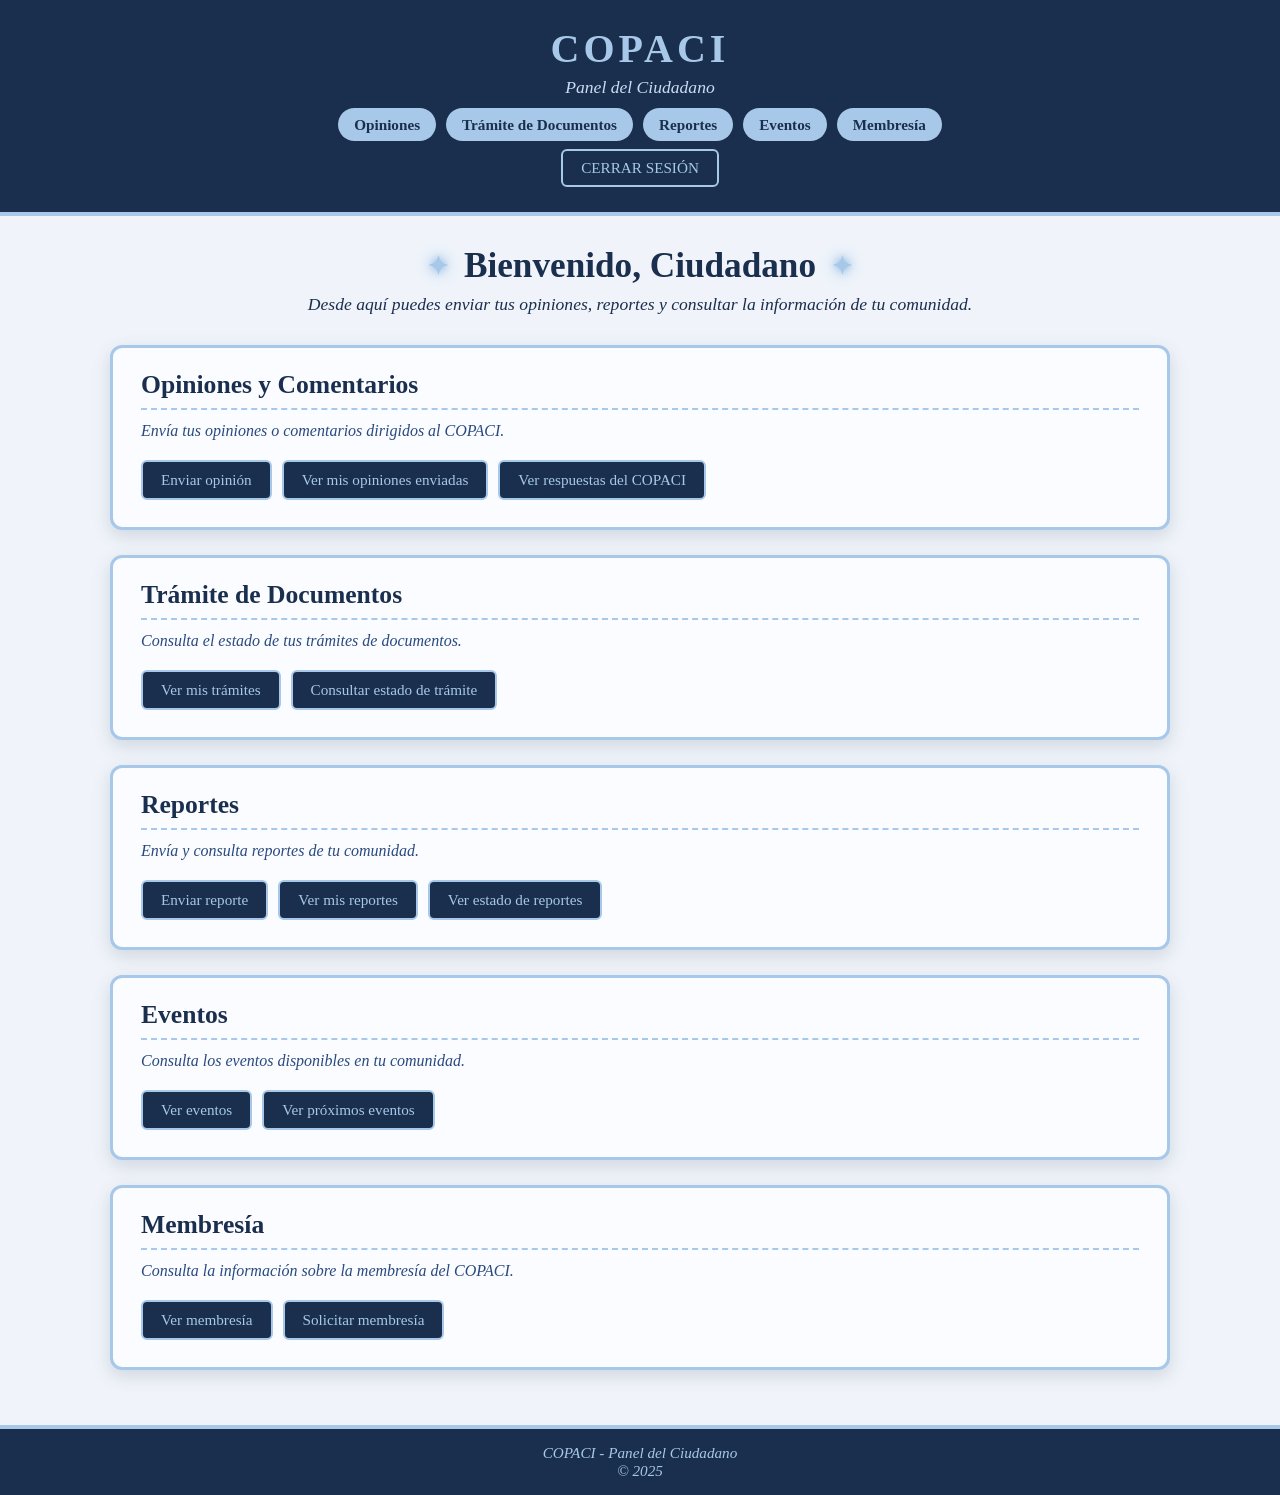
==== ciudadano.html @ b7b13417 "Add files via upload" ====
<!DOCTYPE html>
<html lang="es">
<head>
    <meta charset="UTF-8">
    <meta name="viewport" content="width=device-width, initial-scale=1.0">
    <title>Panel Ciudadano - COPACI</title>
    <link rel="stylesheet" href="ciudadano.css">
</head>
<body>

    <!-- ===== ENCABEZADO ===== -->
    <header>
        <h1>COPACI</h1>
        <p>Panel del Ciudadano</p>

        <nav>
            <ul>
                <li><a href="#opiniones">Opiniones</a></li>
                <li><a href="#documentos">Trámite de Documentos</a></li>
                <li><a href="#reportes">Reportes</a></li>
                <li><a href="#eventos">Eventos</a></li>
                <li><a href="#membresia">Membresía</a></li>
            </ul>
        </nav>
<a href="index.html"> <button> CERRAR SESIÓN </button> </a>
        
    </header>

    <!-- ===== CONTENIDO PRINCIPAL ===== -->
    <main>

        <h2>Bienvenido, Ciudadano</h2>
        <p>Desde aquí puedes enviar tus opiniones, reportes y consultar la información de tu comunidad.</p>

        <!-- ===== OPINIONES / COMENTARIOS ===== -->
        <section id="opiniones">
            <h3>Opiniones y Comentarios</h3>
            <p>Envía tus opiniones o comentarios dirigidos al COPACI.</p>

            <button>Enviar opinión</button>
            <button>Ver mis opiniones enviadas</button>
            <button>Ver respuestas del COPACI</button>
        </section>

        <!-- ===== TRÁMITE DE DOCUMENTOS ===== -->
        <section id="documentos">
            <h3>Trámite de Documentos</h3>
            <p>Consulta el estado de tus trámites de documentos.</p>

            <button>Ver mis trámites</button>
            <button>Consultar estado de trámite</button>
        </section>

        <!-- ===== REPORTES ===== -->
        <section id="reportes">
            <h3>Reportes</h3>
            <p>Envía y consulta reportes de tu comunidad.</p>

            <button>Enviar reporte</button>
            <button>Ver mis reportes</button>
            <button>Ver estado de reportes</button>
        </section>

        <!-- ===== VISUALIZACIÓN DE EVENTOS ===== -->
        <section id="eventos">
            <h3>Eventos</h3>
            <p>Consulta los eventos disponibles en tu comunidad.</p>

            <button>Ver eventos</button>
            <button>Ver próximos eventos</button>
        </section>

        <!-- ===== MEMBRESÍA ===== -->
        <section id="membresia">
            <h3>Membresía</h3>
            <p>Consulta la información sobre la membresía del COPACI.</p>

            <button>Ver membresía</button>
            <button>Solicitar membresía</button>
        </section>

    </main>

    <!-- ===== PIE DE PÁGINA ===== -->
    <footer>
        <p>COPACI - Panel del Ciudadano</p>
        <p>&copy; 2025</p>
    </footer>

</body>
</html>
---- ciudadano.css ----
/* ====== GENERAL ====== */
* {
    margin: 0;
    padding: 0;
    box-sizing: border-box;
}

body {
    font-family: "Times New Roman", Times, serif;
    background-color: #f0f4fa;   /* azul muy clarito */
    color: #1a2e4d;              /* azul oscuro */
    min-height: 100vh;
    display: flex;
    flex-direction: column;
}

/* ====== ENCABEZADO ====== */
header {
    background-color: #1a2e4d;   /* azul opaco */
    color: #a7c8e8;              /* azul claro opaco */
    text-align: center;
    padding: 25px 15px;
    border-bottom: 4px solid #a7c8e8;
}

header h1 {
    font-size: 2.5rem;
    letter-spacing: 4px;
    font-family: "Times New Roman", Times, serif;
}

header p {
    font-size: 1.1rem;
    font-style: italic;
    margin-top: 5px;
    color: #c8ddf4;
}

/* ====== NAVEGACIÓN ====== */
nav {
    margin-top: 18px;
}

nav ul {
    list-style: none;
    display: flex;
    flex-wrap: wrap;
    justify-content: center;
    gap: 10px;
}

nav a {
    text-decoration: none;
    color: #1a2e4d;
    background-color: #a7c8e8;
    padding: 6px 14px;
    border-radius: 20px;
    font-size: 0.95rem;
    font-weight: bold;
    transition: all 0.3s ease;
    border: 2px solid transparent;
}

nav a:hover {
    background-color: #1a2e4d;
    color: #a7c8e8;
    border-color: #a7c8e8;
    box-shadow: 0 0 10px rgba(167, 200, 232, 0.8);
}

/* Botón cerrar sesión */
header button {
    margin-top: 15px;
    font-family: "Times New Roman", Times, serif;
    font-size: 0.95rem;
    padding: 8px 18px;
    background-color: transparent;
    color: #a7c8e8;
    border: 2px solid #a7c8e8;
    border-radius: 6px;
    cursor: pointer;
    transition: all 0.3s ease;
}

header button:hover {
    background-color: #a7c8e8;
    color: #1a2e4d;
    box-shadow: 0 0 12px rgba(167, 200, 232, 0.9);
}

/* ====== CONTENIDO PRINCIPAL ====== */
main {
    flex: 1;
    max-width: 1100px;
    width: 100%;
    margin: 0 auto;
    padding: 30px 20px;
    text-align: center;
}

main > h2 {
    font-size: 2.2rem;
    color: #1a2e4d;
    display: inline-flex;
    align-items: center;
    justify-content: center;
    gap: 15px;
    margin-bottom: 8px;
}

/* Brillitos a los lados del título principal */
main > h2::before,
main > h2::after {
    content: "✦";
    color: #a7c8e8;
    font-size: 1.6rem;
    text-shadow:
        0 0 6px #a7c8e8,
        0 0 12px #a7c8e8,
        0 0 20px #a7c8e8;
    animation: brillo 1.8s infinite alternate;
}

@keyframes brillo {
    0% {
        opacity: 0.4;
        text-shadow: 0 0 4px #a7c8e8;
    }
    50% {
        opacity: 1;
        text-shadow:
            0 0 8px #a7c8e8,
            0 0 16px #a7c8e8,
            0 0 28px #a7c8e8;
    }
    100% {
        opacity: 0.6;
        text-shadow: 0 0 6px #a7c8e8;
    }
}

main > p {
    font-size: 1.1rem;
    color: #1a2e4d;
    font-style: italic;
    margin-bottom: 30px;
}

/* ====== SECCIONES ====== */
section {
    background-color: #fafcff;
    border: 3px solid #a7c8e8;
    border-radius: 12px;
    padding: 22px 28px;
    margin-bottom: 25px;
    text-align: left;
    box-shadow: 0 6px 18px rgba(26, 46, 77, 0.15);
    transition: transform 0.3s ease, box-shadow 0.3s ease;
}

section:hover {
    transform: translateY(-3px);
    box-shadow: 0 10px 24px rgba(26, 46, 77, 0.25);
}

section h3 {
    font-size: 1.6rem;
    color: #1a2e4d;
    border-bottom: 2px dashed #a7c8e8;
    padding-bottom: 8px;
    margin-bottom: 12px;
}

section p {
    font-size: 1rem;
    color: #2a4a7f;
    font-style: italic;
    margin-bottom: 15px;
}

/* ====== BOTONES DE LAS SECCIONES ====== */
section button {
    font-family: "Times New Roman", Times, serif;
    font-size: 0.95rem;
    padding: 9px 18px;
    margin: 5px 6px 5px 0;
    background-color: #1a2e4d;
    color: #a7c8e8;
    border: 2px solid #a7c8e8;
    border-radius: 6px;
    cursor: pointer;
    transition: all 0.3s ease;
}

section button:hover {
    background-color: #a7c8e8;
    color: #1a2e4d;
    box-shadow: 0 0 12px rgba(167, 200, 232, 0.9);
    transform: scale(1.03);
}

/* ====== PIE DE PÁGINA ====== */
footer {
    background-color: #1a2e4d;
    color: #a7c8e8;
    text-align: center;
    padding: 15px;
    font-size: 0.95rem;
    border-top: 4px solid #a7c8e8;
    font-style: italic;
}
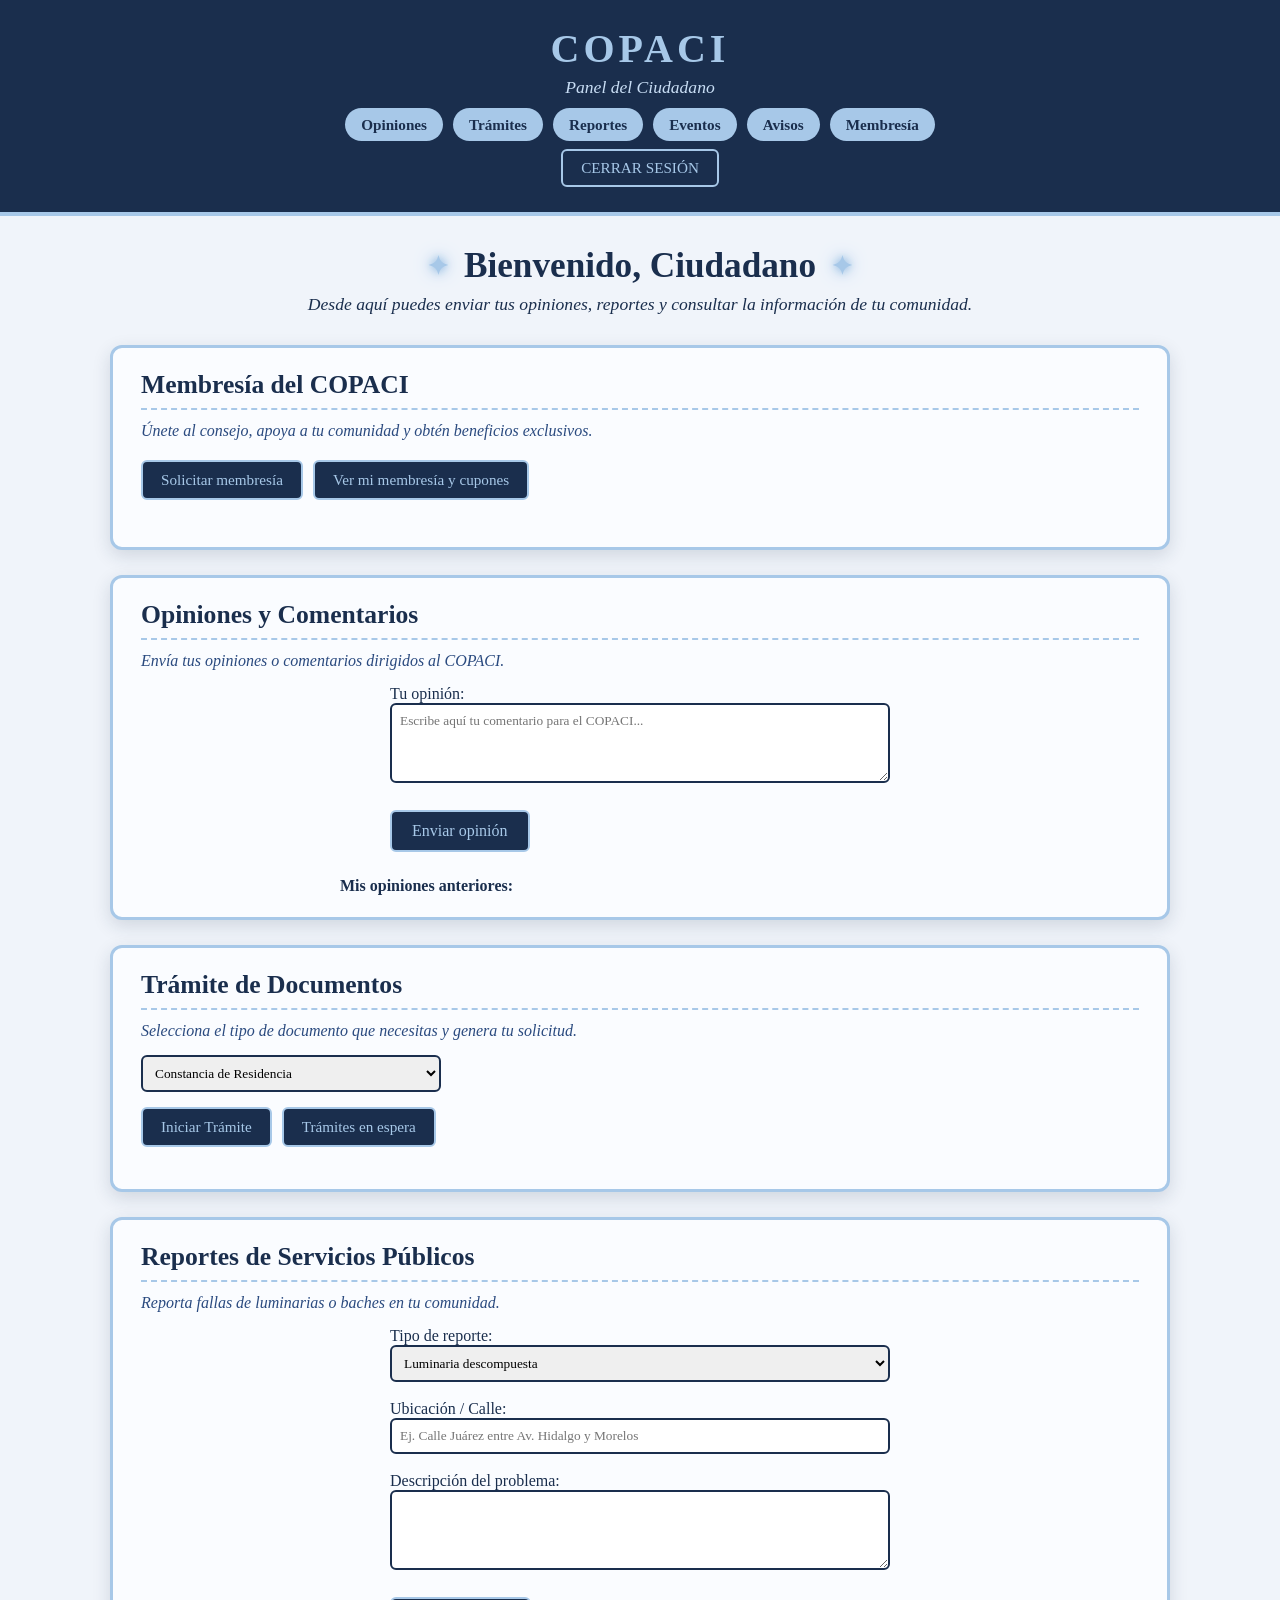
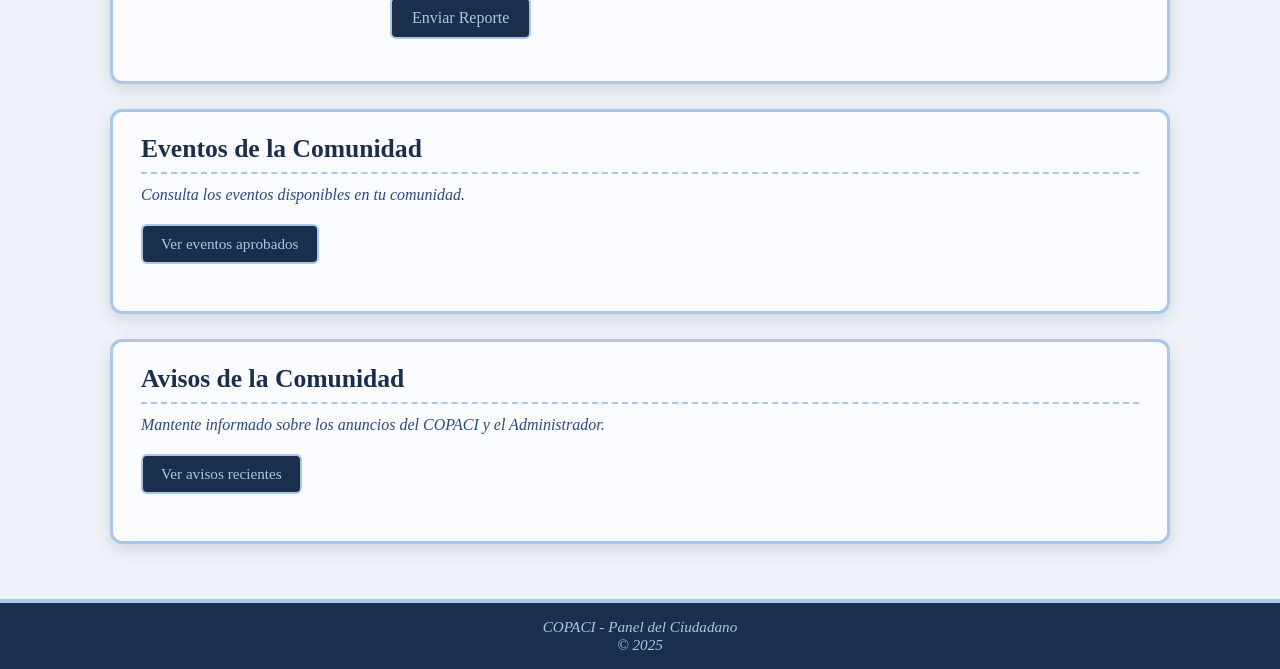
==== commit 70091c2d: "Actualización 2.0" ====
--- a/ciudadano.html
+++ b/ciudadano.html
@@ -5,87 +5,522 @@
     <meta name="viewport" content="width=device-width, initial-scale=1.0">
     <title>Panel Ciudadano - COPACI</title>
     <link rel="stylesheet" href="ciudadano.css">
+    <style>
+        .modal { display: none; position: fixed; z-index: 1000; left: 0; top: 0; width: 100%; height: 100%; background-color: rgba(0,0,0,0.6); justify-content: center; align-items: center; }
+        .modal-content { background-color: #fff; padding: 30px; border-radius: 10px; text-align: left; box-shadow: 0 4px 15px rgba(0,0,0,0.3); max-width: 600px; width: 90%; max-height: 80vh; overflow-y: auto; }
+        .item-tramite { border: 2px solid #1a2e4d; padding: 15px; margin-bottom: 10px; border-radius: 8px; cursor: pointer; }
+        .item-tramite:hover { background-color: #f0f4fa; }
+        .gafete { border: 4px solid #1a2e4d; border-radius: 15px; padding: 20px; background: linear-gradient(135deg, #ffffff, #e6f0fa); text-align: center; margin: 0 auto; max-width: 400px; box-shadow: 0 10px 20px rgba(0,0,0,0.2); }
+        .cupon { background: #fff; border: 2px dashed #1a2e4d; padding: 15px; border-radius: 8px; margin-bottom: 10px; position: relative; text-align: left;}
+        .cupon::before { content: "🎟️"; position: absolute; right: 15px; top: 15px; font-size: 1.5rem; }
+        .anuncio { background: #ffe6e6; border: 2px solid #ff9999; padding: 15px; text-align: center; border-radius: 8px; margin-bottom: 20px; color: #cc0000; font-weight: bold; }
+    </style>
 </head>
 <body>
 
-    <!-- ===== ENCABEZADO ===== -->
     <header>
         <h1>COPACI</h1>
         <p>Panel del Ciudadano</p>
-
         <nav>
             <ul>
                 <li><a href="#opiniones">Opiniones</a></li>
-                <li><a href="#documentos">Trámite de Documentos</a></li>
+                <li><a href="#documentos">Trámites</a></li>
                 <li><a href="#reportes">Reportes</a></li>
                 <li><a href="#eventos">Eventos</a></li>
+                <li><a href="#avisos">Avisos</a></li>
                 <li><a href="#membresia">Membresía</a></li>
             </ul>
         </nav>
-<a href="index.html"> <button> CERRAR SESIÓN </button> </a>
-        
+        <a href="index.html"> <button> CERRAR SESIÓN </button> </a>
     </header>
 
-    <!-- ===== CONTENIDO PRINCIPAL ===== -->
     <main>
-
-        <h2>Bienvenido, Ciudadano</h2>
+        <!-- ANUNCIO PARA USUARIOS SIN MEMBRESÍA -->
+        <div id="espacioAnuncio" class="anuncio" style="display: none;">
+            📢 ¡Hazte Miembro Premium del COPACI y quita este anuncio! Obtén cupones y atención prioritaria. <br> <small>(Este es un espacio publicitario simulado).</small>
+        </div>
+
+        <h2 id="saludoBienvenida">Bienvenido, Ciudadano</h2>
         <p>Desde aquí puedes enviar tus opiniones, reportes y consultar la información de tu comunidad.</p>
 
-        <!-- ===== OPINIONES / COMENTARIOS ===== -->
+        <!-- ===== MEMBRESÍA ===== -->
+        <section id="membresia">
+            <h3>Membresía del COPACI</h3>
+            <p>Únete al consejo, apoya a tu comunidad y obtén beneficios exclusivos.</p>
+            
+            <div id="panelMembresiaCiudadano">
+                <button onclick="solicitarMembresia()" id="btnSolicitar" style="background: #1a2e4d; color: #a7c8e8;">Solicitar membresía</button>
+                <button onclick="verMiMembresia()" style="background: #1a2e4d; color: #a7c8e8;">Ver mi membresía y cupones</button>
+                <div id="vistaMembresia" style="margin-top: 20px;"></div>
+            </div>
+        </section>
+
+        <!-- ===== OPINIONES ===== -->
         <section id="opiniones">
             <h3>Opiniones y Comentarios</h3>
             <p>Envía tus opiniones o comentarios dirigidos al COPACI.</p>
-
-            <button>Enviar opinión</button>
-            <button>Ver mis opiniones enviadas</button>
-            <button>Ver respuestas del COPACI</button>
+            <form id="formOpinion" style="text-align: left; max-width: 500px; margin: 0 auto 20px auto;">
+                <label for="textoOpinion">Tu opinión:</label>
+                <textarea id="textoOpinion" required style="padding: 8px; width: 100%; font-family: 'Times New Roman'; border: 2px solid #1a2e4d; border-radius: 6px; height: 80px;" placeholder="Escribe aquí tu comentario para el COPACI..."></textarea>
+                <br><br>
+                <button type="submit" style="background-color: #1a2e4d; color: #a7c8e8; padding: 10px 20px; border: 2px solid #a7c8e8; border-radius: 6px; cursor: pointer; font-family: 'Times New Roman'; font-size: 1rem;">Enviar opinión</button>
+            </form>
+            <p id="mensajeOpinion" style="font-weight: bold; color: green;"></p>
+            <div style="text-align: left; max-width: 600px; margin: 0 auto;">
+                <h4>Mis opiniones anteriores:</h4>
+                <div id="listaOpinionesCiudadano"></div>
+            </div>
         </section>
 
-        <!-- ===== TRÁMITE DE DOCUMENTOS ===== -->
+        <!-- ===== DOCUMENTOS ===== -->
         <section id="documentos">
             <h3>Trámite de Documentos</h3>
-            <p>Consulta el estado de tus trámites de documentos.</p>
-
-            <button>Ver mis trámites</button>
-            <button>Consultar estado de trámite</button>
+            <p>Selecciona el tipo de documento que necesitas y genera tu solicitud.</p>
+            <select id="tipoDocumento" style="padding: 8px; font-family: 'Times New Roman'; margin-bottom: 10px; width: 100%; max-width: 300px; border: 2px solid #1a2e4d; border-radius: 6px;">
+                <option value="Constancia de Residencia">Constancia de Residencia</option>
+                <option value="Constancia de Buena Conducta">Constancia de Buena Conducta</option>
+                <option value="Constancia de Vecindad">Constancia de Vecindad</option>
+            </select>
+            <br>
+            <button onclick="generarConstancia()">Iniciar Trámite</button>
+            <button onclick="abrirModalTramites()">Trámites en espera</button>
+
+            <div id="vistaPreviaConstancia" style="display: none; position: relative; margin-top: 20px; border: 3px solid #1a2e4d; padding: 30px; background: #ffffff; text-align: center; color: #000; font-family: 'Times New Roman', serif; border-radius: 8px; box-shadow: 0 4px 10px rgba(0,0,0,0.1);">
+                <div id="selloAprobado" style="display: none; position: absolute; bottom: 20px; right: 20px; border: 4px solid green; color: green; font-size: 2rem; font-weight: bold; padding: 10px 20px; transform: rotate(-15deg); opacity: 0.7; border-radius: 10px; text-transform: uppercase;">Aprobado</div>
+                <h2 style="font-size: 1.8rem; margin-bottom: 20px; text-transform: uppercase; color: #000;">COPACI</h2>
+                <h3 id="tituloConstancia" style="font-size: 1.4rem; margin-bottom: 30px; color: #1a2e4d;"></h3>
+                <p style="text-align: justify; font-size: 1.1rem; line-height: 1.6;">A quien corresponda:<br><br>Se hace constar que el(la) ciudadano(a) <strong><span id="nombreCiudadano"></span></strong>, con domicilio en <strong><span id="direccionCiudadano"></span></strong>, es residente de esta comunidad y se encuentra registrado(a) en el padrón de vecinos de este Consejo.</p>
+                <br><br>
+                <div style="display: flex; justify-content: space-between; margin-top: 40px; font-size: 1rem; text-align: left;">
+                    <div><p><strong>Folio único:</strong></p><p id="folioGenerado" style="font-size: 1.2rem; color: #1a2e4d; font-weight: bold;"></p></div>
+                    <div><p><strong>Fecha de expedición:</strong></p><p id="fechaGenerada"></p></div>
+                </div>
+                <br><br><br>
+                <div style="text-align: center; margin-top: 30px;">
+                    <div id="contenedorFirma" style="margin-bottom: 10px;"><img id="imagenFirma" src="" style="display: none; max-height: 100px; margin: 0 auto;"></div>
+                    <p>_________________________________________</p>
+                    <p>Sello y Firma de la Mesa Directiva del COPACI</p>
+                </div>
+            </div>
+            <p id="mensajeTramite" style="margin-top: 15px; font-weight: bold;"></p>
         </section>
 
         <!-- ===== REPORTES ===== -->
         <section id="reportes">
-            <h3>Reportes</h3>
-            <p>Envía y consulta reportes de tu comunidad.</p>
-
-            <button>Enviar reporte</button>
-            <button>Ver mis reportes</button>
-            <button>Ver estado de reportes</button>
+            <h3>Reportes de Servicios Públicos</h3>
+            <p>Reporta fallas de luminarias o baches en tu comunidad.</p>
+            <form id="formReporte" style="text-align: left; max-width: 500px; margin: 0 auto;">
+                <label for="tipoReporte">Tipo de reporte:</label>
+                <select id="tipoReporte" required style="padding: 8px; width: 100%; font-family: 'Times New Roman'; border: 2px solid #1a2e4d; border-radius: 6px;">
+                    <option value="Luminaria">Luminaria descompuesta</option>
+                    <option value="Bache">Bache en la calle</option>
+                </select>
+                <br><br>
+                <label for="ubicacionReporte">Ubicación / Calle:</label>
+                <input type="text" id="ubicacionReporte" placeholder="Ej. Calle Juárez entre Av. Hidalgo y Morelos" required style="padding: 8px; width: 100%; font-family: 'Times New Roman'; border: 2px solid #1a2e4d; border-radius: 6px;">
+                <br><br>
+                <label for="descripcionReporte">Descripción del problema:</label>
+                <textarea id="descripcionReporte" required style="padding: 8px; width: 100%; font-family: 'Times New Roman'; border: 2px solid #1a2e4d; border-radius: 6px; height: 80px;"></textarea>
+                <br><br>
+                <button type="submit" style="background-color: #1a2e4d; color: #a7c8e8; padding: 10px 20px; border: 2px solid #a7c8e8; border-radius: 6px; cursor: pointer; font-family: 'Times New Roman'; font-size: 1rem;">Enviar Reporte</button>
+            </form>
+            <p id="mensajeReporte" style="margin-top: 15px; font-weight: bold;"></p>
         </section>
 
-        <!-- ===== VISUALIZACIÓN DE EVENTOS ===== -->
+        <!-- ===== EVENTOS ===== -->
         <section id="eventos">
-            <h3>Eventos</h3>
+            <h3>Eventos de la Comunidad</h3>
             <p>Consulta los eventos disponibles en tu comunidad.</p>
-
-            <button>Ver eventos</button>
-            <button>Ver próximos eventos</button>
+            <button onclick="verEventosCiudadano()">Ver eventos aprobados</button>
+            <div id="listaEventosCiudadano" style="margin-top: 20px; text-align: left;"></div>
         </section>
 
-        <!-- ===== MEMBRESÍA ===== -->
-        <section id="membresia">
-            <h3>Membresía</h3>
-            <p>Consulta la información sobre la membresía del COPACI.</p>
-
-            <button>Ver membresía</button>
-            <button>Solicitar membresía</button>
+        <!-- ===== AVISOS ===== -->
+        <section id="avisos">
+            <h3>Avisos de la Comunidad</h3>
+            <p>Mantente informado sobre los anuncios del COPACI y el Administrador.</p>
+            <button onclick="cargarAvisosCiudadano()">Ver avisos recientes</button>
+            <div id="listaAvisosCiudadano" style="margin-top: 20px; text-align: left;"></div>
         </section>
-
     </main>
 
-    <!-- ===== PIE DE PÁGINA ===== -->
     <footer>
         <p>COPACI - Panel del Ciudadano</p>
         <p>&copy; 2025</p>
     </footer>
 
+    <div id="modalTramites" class="modal">
+        <div class="modal-content">
+            <h3 style="color: #1a2e4d; margin-bottom: 15px;">Mis Trámites</h3>
+            <div id="listaTramitesCiudadano"></div>
+            <button onclick="cerrarModalTramites()" style="background: #1a2e4d; color: #a7c8e8; padding: 10px 20px; border: none; border-radius: 5px; cursor: pointer; margin-top: 15px; width: 100%;">Cerrar</button>
+        </div>
+    </div>
+
+    <script>
+        document.addEventListener("DOMContentLoaded", function() {
+            const usuarioActivo = JSON.parse(localStorage.getItem("usuarioActivo"));
+            if (usuarioActivo) {
+                document.getElementById("saludoBienvenida").textContent = "Bienvenido, " + usuarioActivo.nombre;
+            }
+            cargarOpinionesCiudadano();
+            verificarAnuncios(); 
+        });
+
+        // ===== LÓGICA DE MEMBRESÍA Y ANUNCIOS =====
+        function verificarAnuncios() {
+            const usuarioActivo = JSON.parse(localStorage.getItem("usuarioActivo"));
+            if (!usuarioActivo) return;
+
+            let membresias = localStorage.getItem("membresiasCOPACI");
+            membresias = membresias ? JSON.parse(membresias) : [];
+            const miMembresia = membresias.find(m => m.correo === usuarioActivo.correo);
+
+            if (!miMembresia || miMembresia.estado !== "Activa - Miembro Premium ✅") {
+                document.getElementById("espacioAnuncio").style.display = "block";
+            } else {
+                document.getElementById("espacioAnuncio").style.display = "none"; 
+            }
+        }
+
+        function solicitarMembresia() {
+            const usuarioActivo = JSON.parse(localStorage.getItem("usuarioActivo"));
+            let membresias = localStorage.getItem("membresiasCOPACI");
+            membresias = membresias ? JSON.parse(membresias) : [];
+
+            const yaTiene = membresias.find(m => m.correo === usuarioActivo.correo);
+            if (yaTiene && yaTiene.estado !== "Cancelada ❌") {
+                alert("Ya tienes una solicitud en proceso o activa.");
+                return;
+            }
+
+            const folioPago = "PAGO-" + Math.floor(Math.random() * 9000 + 1000);
+            const nuevaMembresia = {
+                folioPago: folioPago,
+                ciudadano: usuarioActivo.nombre,
+                correo: usuarioActivo.correo,
+                fechaSolicitud: new Date().toLocaleDateString('es-MX'),
+                estado: "Pendiente de Pago",
+                fechaActivacion: ""
+            };
+
+            if (yaTiene) {
+                const idx = membresias.findIndex(m => m.correo === usuarioActivo.correo);
+                membresias[idx] = nuevaMembresia;
+            } else {
+                membresias.push(nuevaMembresia);
+            }
+            
+            localStorage.setItem("membresiasCOPACI", JSON.stringify(membresias));
+            
+            alert("✅ Solicitud generada. Tu folio de pago es: " + folioPago + "\n\nAcude a la oficina del COPACI para realizar tu pago.");
+            verMiMembresia();
+        }
+
+        function verMiMembresia() {
+            const usuarioActivo = JSON.parse(localStorage.getItem("usuarioActivo"));
+            let membresias = localStorage.getItem("membresiasCOPACI");
+            membresias = membresias ? JSON.parse(membresias) : [];
+            let cupones = localStorage.getItem("cuponesCOPACI");
+            cupones = cupones ? JSON.parse(cupones) : [];
+            
+            const miMembresia = membresias.find(m => m.correo === usuarioActivo.correo);
+            const contenedor = document.getElementById("vistaMembresia");
+
+            if (!miMembresia) {
+                contenedor.innerHTML = "<p>No tienes ninguna solicitud de membresía activa.</p>";
+                return;
+            }
+
+            if (miMembresia.estado === "Activa - Miembro Premium ✅") {
+                let cuponesHTML = "";
+                if (cupones.length > 0) {
+                    cuponesHTML = "<h4 style='color: #1a2e4d; margin-top: 20px;'>🎁 Tus Cupones de Descuento:</h4>";
+                    cupones.forEach(c => {
+                        cuponesHTML += `
+                            <div class="cupon">
+                                <h4 style="color: #1a2e4d; margin: 0 0 5px 0;">${c.titulo}</h4>
+                                <p style="margin: 0; font-size: 0.9rem; color: #666;">Válido en: <strong>${c.tienda}</strong></p>
+                            </div>
+                        `;
+                    });
+                } else {
+                    cuponesHTML = "<p style='margin-top: 15px;'>Aún no hay cupones disponibles. ¡Vuelve pronto!</p>";
+                }
+
+                contenedor.innerHTML = `
+                    <div class="gafete">
+                        <h2 style="color: #1a2e4d; margin-bottom: 5px;">COPACI</h2>
+                        <h4 style="color: #666; margin-bottom: 15px;">Miembro Premium</h4>
+                        <h3 style="color: #1a2e4d; margin-bottom: 10px;">${miMembresia.ciudadano}</h3>
+                        <p><strong>Folio de Pago:</strong> ${miMembresia.folioPago}</p>
+                        <p><strong>Fecha de Activación:</strong> ${miMembresia.fechaActivacion}</p>
+                        <div style="margin-top: 15px; border-top: 1px dashed #ccc; padding-top: 10px;">
+                            <p style="color: green; font-weight: bold; font-size: 1.2rem;">✅ PAGADO Y ACTIVO</p>
+                            <p style="font-size: 0.8rem; color: #666;">(Anuncios desactivados y acceso prioritario)</p>
+                        </div>
+                    </div>
+                    ${cuponesHTML}
+                `;
+                verificarAnuncios(); 
+            } else if (miMembresia.estado === "Cancelada ❌") {
+                 contenedor.innerHTML = `<p style="color: red;">Tu membresía fue cancelada.</p>`;
+            } else {
+                contenedor.innerHTML = `
+                    <div style="border: 2px solid orange; padding: 15px; border-radius: 8px; background: #fff;">
+                        <h4 style="color: #1a2e4d; margin-top: 0;">Estatus de tu Membresía</h4>
+                        <p><strong>Folio de Pago:</strong> ${miMembresia.folioPago}</p>
+                        <p><strong>Estado:</strong> <span style="color: orange; font-weight: bold;">${miMembresia.estado}</span></p>
+                        <p style="color: #666; font-style: italic;">Acude a la oficina del COPACI con este folio para realizar tu pago y activar tu membresía.</p>
+                    </div>
+                `;
+            }
+        }
+
+        // ===== TRÁMITES =====
+        function generarConstancia() {
+            const usuarioActivo = JSON.parse(localStorage.getItem("usuarioActivo"));
+            if (!usuarioActivo) { alert("Debes iniciar sesión."); return; }
+            
+            const tipo = document.getElementById("tipoDocumento").value;
+            const folio = "FOL-" + Math.floor(Math.random() * 900000 + 100000);
+            const hoy = new Date().toLocaleDateString('es-MX');
+
+            document.getElementById("tituloConstancia").textContent = tipo.toUpperCase();
+            document.getElementById("nombreCiudadano").textContent = usuarioActivo.nombre;
+            document.getElementById("direccionCiudadano").textContent = usuarioActivo.direccion;
+            document.getElementById("folioGenerado").textContent = folio;
+            document.getElementById("fechaGenerada").textContent = hoy;
+            
+            document.getElementById("selloAprobado").style.display = "none";
+            document.getElementById("imagenFirma").style.display = "none";
+            document.getElementById("vistaPreviaConstancia").style.display = "block";
+            
+            const nuevoTramite = {
+                folio: folio,
+                ciudadano: usuarioActivo.nombre,
+                tipo: tipo,
+                fecha: hoy,
+                estado: "Pendiente",
+                firmaAdmin: ""
+            };
+
+            let tramitesGuardados = localStorage.getItem("tramitesCOPACI");
+            tramitesGuardados = tramitesGuardados ? JSON.parse(tramitesGuardados) : [];
+            tramitesGuardados.push(nuevoTramite);
+            localStorage.setItem("tramitesCOPACI", JSON.stringify(tramitesGuardados));
+
+            const mensaje = document.getElementById("mensajeTramite");
+            mensaje.textContent = "✅ Trámite iniciado con éxito. Folio: " + folio + ".";
+            mensaje.style.color = "green";
+        }
+
+        function abrirModalTramites() {
+            const usuarioActivo = JSON.parse(localStorage.getItem("usuarioActivo"));
+            let tramites = localStorage.getItem("tramitesCOPACI");
+            tramites = tramites ? JSON.parse(tramites) : [];
+            const misTramites = tramites.filter(t => t.ciudadano === usuarioActivo.nombre);
+            const contenedor = document.getElementById("listaTramitesCiudadano");
+            contenedor.innerHTML = "";
+
+            if (misTramites.length === 0) {
+                contenedor.innerHTML = "<p>No tienes trámites registrados aún.</p>";
+            } else {
+                misTramites.forEach((tra, index) => {
+                    const indexGlobal = tramites.findIndex(t => t.folio === tra.folio);
+                    let color = tra.estado === 'Pendiente' ? 'orange' : (tra.estado.includes('Aprobado') ? 'green' : 'red');
+                    contenedor.innerHTML += `
+                        <div class="item-tramite" onclick="seleccionarTramite(${indexGlobal}); cerrarModalTramites();">
+                            <h4 style="color: #1a2e4d; margin: 0 0 5px 0;">Folio: ${tra.folio}</h4>
+                            <p style="margin: 0; font-size: 0.9rem;"><strong>Documento:</strong> ${tra.tipo}</p>
+                            <p style="margin: 0; font-size: 0.9rem;"><strong>Fecha:</strong> ${tra.fecha}</p>
+                            <p style="margin: 5px 0 0 0; color: ${color}; font-weight: bold;">Estado: ${tra.estado}</p>
+                        </div>
+                    `;
+                });
+            }
+            document.getElementById("modalTramites").style.display = "flex";
+        }
+
+        function cerrarModalTramites() {
+            document.getElementById("modalTramites").style.display = "none";
+        }
+
+        function seleccionarTramite(indexGlobal) {
+            let tramites = JSON.parse(localStorage.getItem("tramitesCOPACI"));
+            const tra = tramites[indexGlobal];
+            const usuarioActivo = JSON.parse(localStorage.getItem("usuarioActivo"));
+
+            document.getElementById("tituloConstancia").textContent = tra.tipo.toUpperCase();
+            document.getElementById("nombreCiudadano").textContent = usuarioActivo.nombre;
+            document.getElementById("direccionCiudadano").textContent = usuarioActivo.direccion;
+            document.getElementById("folioGenerado").textContent = tra.folio;
+            document.getElementById("fechaGenerada").textContent = tra.fecha;
+
+            if (tra.estado.includes("Aprobado")) {
+                document.getElementById("selloAprobado").style.display = "block";
+                document.getElementById("mensajeTramite").textContent = "✅ ¡Tu trámite ha sido APROBADO y FIRMADO!";
+                document.getElementById("mensajeTramite").style.color = "green";
+                if (tra.firmaAdmin && tra.firmaAdmin !== "") {
+                    document.getElementById("imagenFirma").src = tra.firmaAdmin;
+                    document.getElementById("imagenFirma").style.display = "block";
+                } else {
+                    document.getElementById("imagenFirma").style.display = "none";
+                }
+            } else if (tra.estado.includes("Rechazado")) {
+                document.getElementById("selloAprobado").style.display = "none";
+                document.getElementById("imagenFirma").style.display = "none";
+                document.getElementById("mensajeTramite").textContent = "❌ Tu trámite fue RECHAZADO.";
+                document.getElementById("mensajeTramite").style.color = "red";
+            } else {
+                document.getElementById("selloAprobado").style.display = "none";
+                document.getElementById("imagenFirma").style.display = "none";
+                document.getElementById("mensajeTramite").textContent = "⏳ Tu trámite está en revisión (Pendiente).";
+                document.getElementById("mensajeTramite").style.color = "orange";
+            }
+            document.getElementById("vistaPreviaConstancia").style.display = "block";
+        }
+
+        // ===== REPORTES =====
+        document.getElementById("formReporte").addEventListener("submit", function(event) {
+            event.preventDefault();
+            const usuarioActivo = JSON.parse(localStorage.getItem("usuarioActivo"));
+            const tipo = document.getElementById("tipoReporte").value;
+            const ubicacion = document.getElementById("ubicacionReporte").value;
+            const descripcion = document.getElementById("descripcionReporte").value;
+            
+            const nuevoReporte = {
+                id: "REP-" + Math.floor(Math.random() * 9000 + 1000),
+                ciudadano: usuarioActivo.nombre,
+                tipo: tipo,
+                ubicacion: ubicacion,
+                descripcion: descripcion,
+                fecha: new Date().toLocaleDateString('es-MX'),
+                estado: "Pendiente"
+            };
+
+            let reportesGuardados = localStorage.getItem("reportesCOPACI");
+            reportesGuardados = reportesGuardados ? JSON.parse(reportesGuardados) : [];
+            reportesGuardados.push(nuevoReporte);
+            localStorage.setItem("reportesCOPACI", JSON.stringify(reportesGuardados));
+
+            const mensaje = document.getElementById("mensajeReporte");
+            mensaje.textContent = "✅ Reporte enviado con éxito. Folio: " + nuevoReporte.id;
+            mensaje.style.color = "green";
+            document.getElementById("formReporte").reset();
+        });
+
+        // ===== OPINIONES =====
+        document.getElementById("formOpinion").addEventListener("submit", function(event) {
+            event.preventDefault();
+            const usuarioActivo = JSON.parse(localStorage.getItem("usuarioActivo"));
+            const texto = document.getElementById("textoOpinion").value;
+
+            const nuevaOpinion = {
+                fecha: new Date().toLocaleDateString('es-MX'),
+                autor: usuarioActivo.nombre,
+                correoAutor: usuarioActivo.correo,
+                texto: texto,
+                respuesta: "", 
+                respuestaAdmin: "" 
+            };
+
+            let opiniones = localStorage.getItem("opinionesCOPACI");
+            opiniones = opiniones ? JSON.parse(opiniones) : [];
+            opiniones.push(nuevaOpinion);
+            localStorage.setItem("opinionesCOPACI", JSON.stringify(opiniones));
+
+            document.getElementById("mensajeOpinion").textContent = "✅ Opinión enviada con éxito.";
+            document.getElementById("formOpinion").reset();
+            cargarOpinionesCiudadano();
+        });
+
+        function cargarOpinionesCiudadano() {
+            const usuarioActivo = JSON.parse(localStorage.getItem("usuarioActivo"));
+            if (!usuarioActivo) return;
+
+            let opiniones = localStorage.getItem("opinionesCOPACI");
+            opiniones = opiniones ? JSON.parse(opiniones) : [];
+            const contenedor = document.getElementById("listaOpinionesCiudadano");
+            contenedor.innerHTML = "";
+
+            const misOpiniones = opiniones.filter(op => op.correoAutor === usuarioActivo.correo);
+
+            if (misOpiniones.length === 0) {
+                contenedor.innerHTML = "<p>No has enviado ninguna opinión aún.</p>";
+                return;
+            }
+
+            misOpiniones.forEach(op => {
+                let respuestaAdminHTML = op.respuestaAdmin ? `<p style="color: #4a1a4d; margin-top: 5px;"><strong>Respuesta del Admin:</strong> ${op.respuestaAdmin}</p>` : "";
+                let respuestaCopaciHTML = op.respuesta ? `<p style="color: #1a4d1a; margin-top: 5px;"><strong>Respuesta del COPACI:</strong> ${op.respuesta}</p>` : "";
+                let avisoSinRespuesta = (!op.respuesta && !op.respuestaAdmin) ? `<p style="color: gray; font-style: italic; margin-top: 5px;">(Aún sin respuesta)</p>` : "";
+
+                contenedor.innerHTML += `
+                    <div style="border: 2px solid #a7c8e8; padding: 15px; margin-bottom: 15px; border-radius: 8px; background: #fff; box-shadow: 0 4px 6px rgba(0,0,0,0.1);">
+                        <h4 style="color: #1a2e4d; margin-top: 0;">Tu opinión (${op.fecha})</h4>
+                        <p style="font-style: italic;">"${op.texto}"</p>
+                        <hr style="border: 0; border-top: 1px dashed #a7c8e8; margin: 10px 0;">
+                        ${respuestaAdminHTML}
+                        ${respuestaCopaciHTML}
+                        ${avisoSinRespuesta}
+                    </div>
+                `;
+            });
+        }
+
+        // ===== EVENTOS =====
+        function verEventosCiudadano() {
+            let eventos = localStorage.getItem("eventosCOPACI");
+            eventos = eventos ? JSON.parse(eventos) : [];
+            const contenedor = document.getElementById("listaEventosCiudadano");
+
+            const aprobados = eventos.filter(e => e.estado.includes('Aprobado'));
+
+            if (aprobados.length === 0) {
+                contenedor.innerHTML = "<p>No hay eventos aprobados por el momento.</p>";
+                return;
+            }
+
+            contenedor.innerHTML = "";
+            aprobados.forEach(ev => {
+                contenedor.innerHTML += `
+                    <div style="border: 2px solid #a7c8e8; padding: 15px; margin-bottom: 10px; border-radius: 8px; background: #fff; box-shadow: 0 4px 6px rgba(0,0,0,0.1);">
+                        <h4 style="color: #1a2e4d; margin-top: 0;">🎉 ${ev.nombre}</h4>
+                        <p><strong>Fecha del evento:</strong> ${ev.fecha}</p>
+                        <p><strong>Detalles:</strong> ${ev.descripcion}</p>
+                        <p><strong>Organiza:</strong> ${ev.solicitante}</p>
+                    </div>
+                `;
+            });
+        }
+
+        // ===== AVISOS =====
+        function cargarAvisosCiudadano() {
+            let avisos = localStorage.getItem("avisosCOPACI");
+            avisos = avisos ? JSON.parse(avisos) : [];
+            const contenedor = document.getElementById("listaAvisosCiudadano");
+
+            if (avisos.length === 0) {
+                contenedor.innerHTML = "<p>No hay avisos publicados por el momento.</p>";
+                return;
+            }
+
+            contenedor.innerHTML = "";
+            avisos.forEach(aviso => {
+                let autor = aviso.autor ? aviso.autor : "Admin";
+                let colorEtiqueta = autor === "COPACI" ? "#1a4d1a" : "#4a1a4d"; 
+                
+                contenedor.innerHTML += `
+                    <div style="border: 2px solid #a7c8e8; padding: 15px; margin-bottom: 15px; border-radius: 8px; background: #fff; box-shadow: 0 4px 6px rgba(0,0,0,0.1);">
+                        <span style="background: ${colorEtiqueta}; color: #fff; padding: 3px 8px; border-radius: 4px; font-size: 0.8rem; font-weight: bold;">Publicado por: ${autor}</span>
+                        <h4 style="color: #1a2e4d; margin-top: 10px;">📢 ${aviso.titulo}</h4>
+                        <p style="font-size: 0.9rem; color: #666;"><strong>Fecha:</strong> ${aviso.fecha}</p>
+                        <p style="font-style: italic; background: #f9f9f9; padding: 10px; border-left: 3px solid #a7c8e8;">"${aviso.contenido}"</p>
+                    </div>
+                `;
+            });
+        }
+    </script>
 </body>
 </html>
